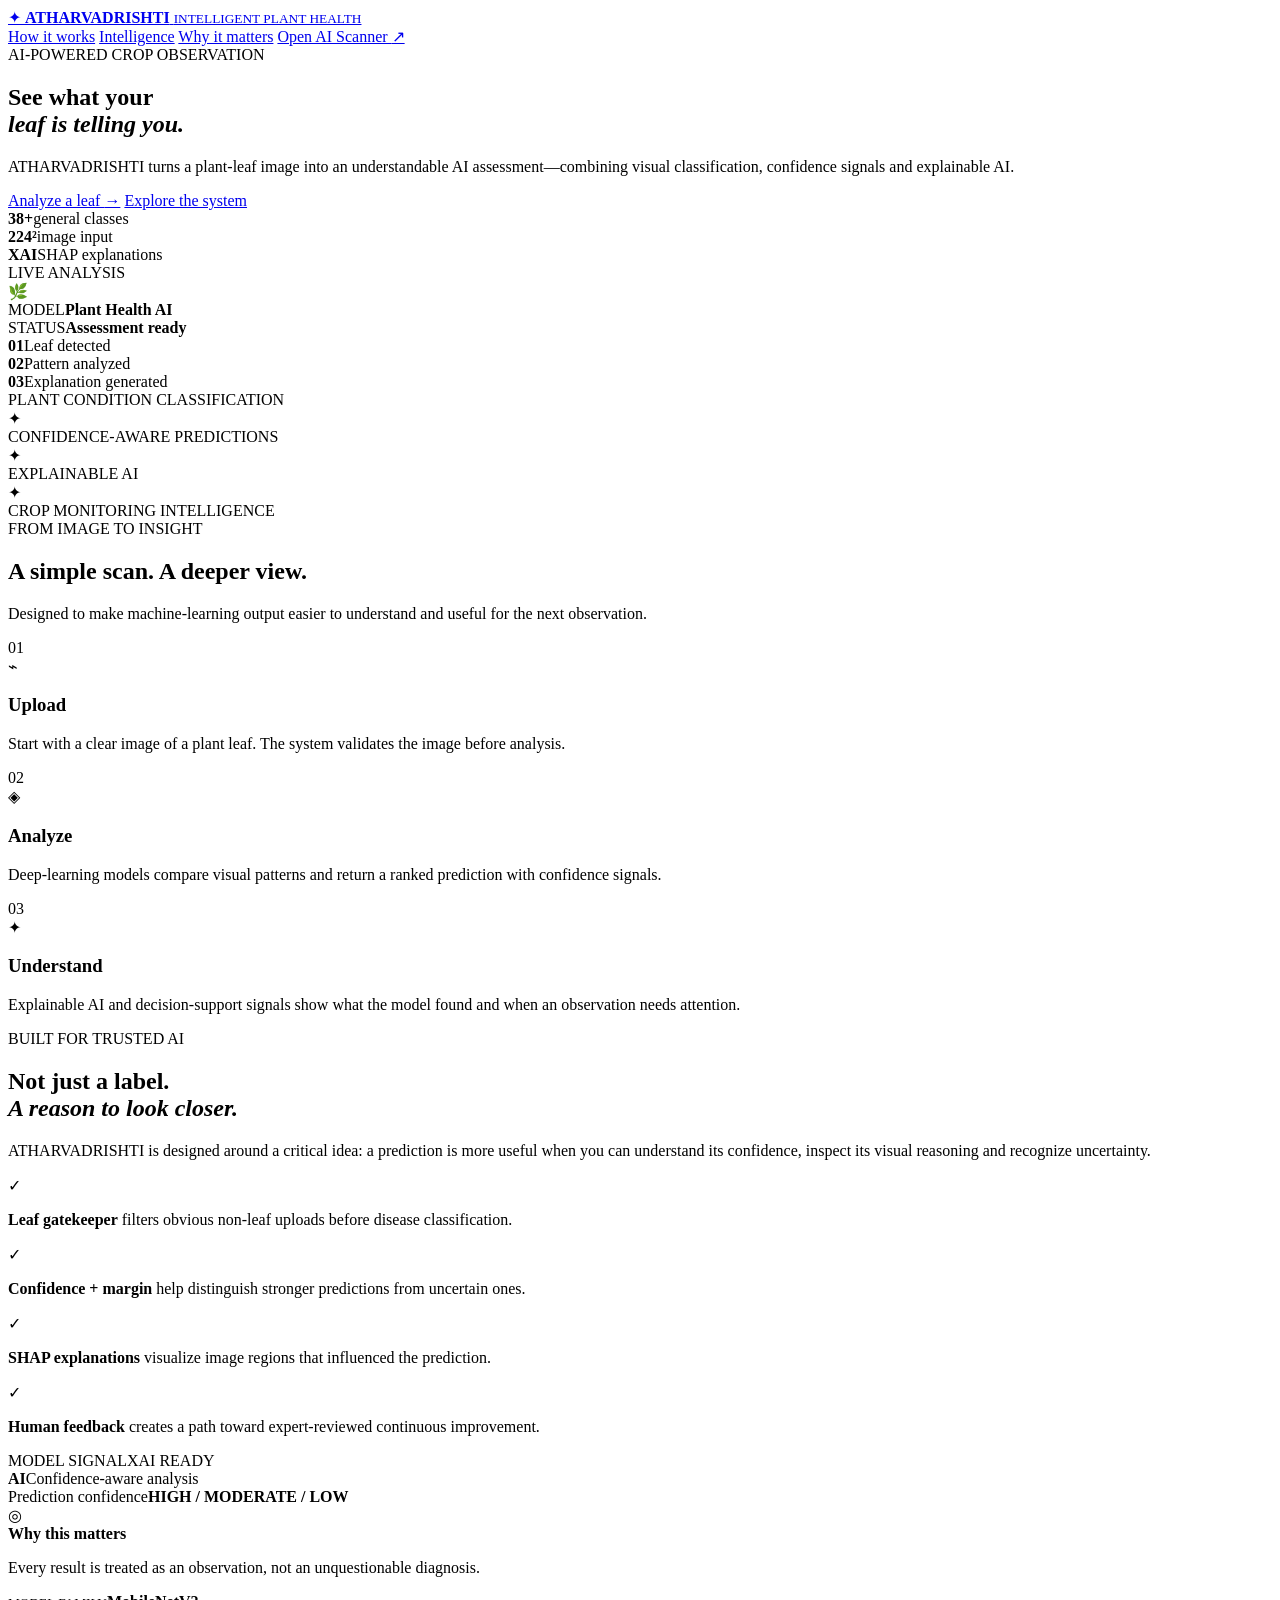
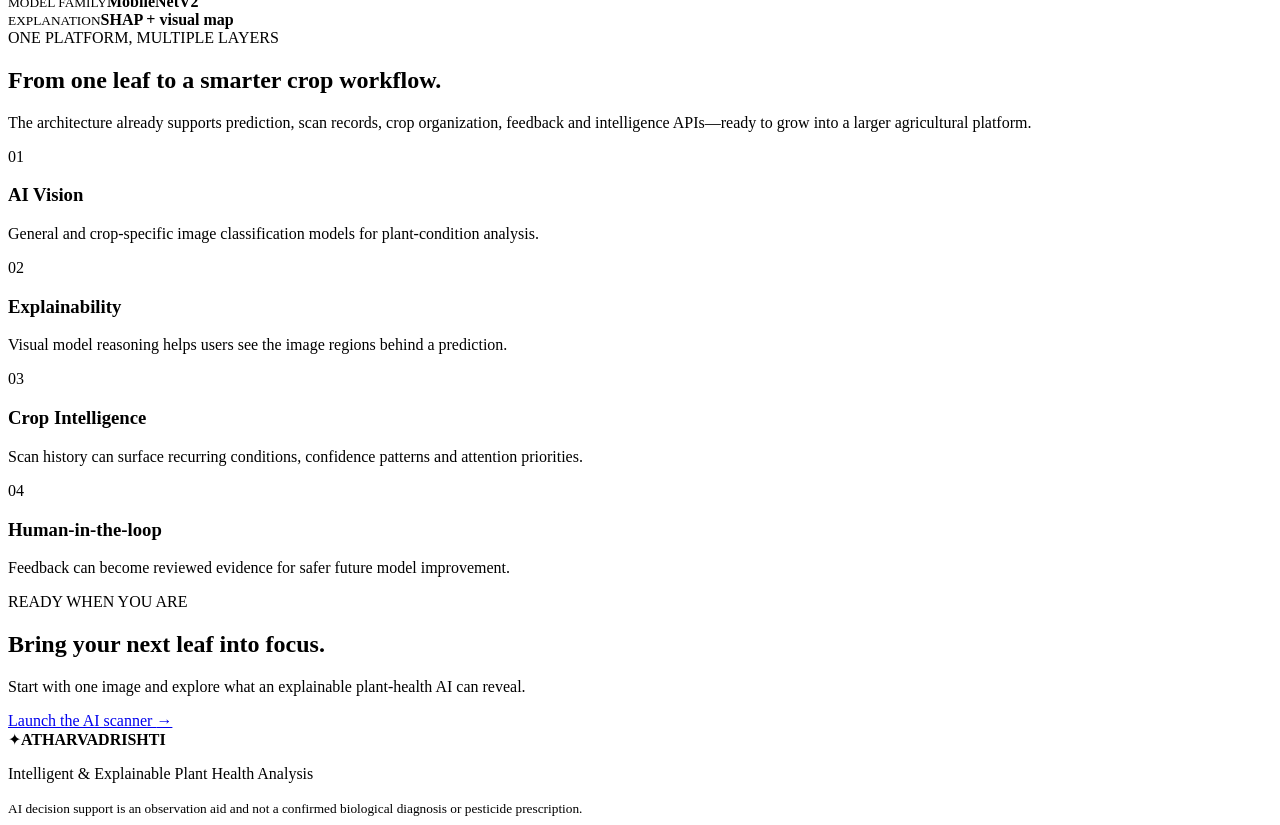
==== templates/landing.html @ ce73ebdf "Landing: add ATHARVADRISHTI product landing page" ====
<!DOCTYPE html>
<html lang="en">
<head>
    <meta charset="UTF-8">
    <meta name="viewport" content="width=device-width, initial-scale=1.0">
    <meta name="description" content="ATHARVADRISHTI — intelligent and explainable plant health analysis with AI.">
    <title>ATHARVADRISHTI | Intelligent Plant Health Analysis</title>
    <link rel="stylesheet" href="{{ url_for('static', filename='landing.css') }}">
</head>
<body>
    <header class="site-header">
        <a class="brand" href="/landing" aria-label="ATHARVADRISHTI home">
            <span class="brand-mark">✦</span>
            <span>
                <strong>ATHARVADRISHTI</strong>
                <small>INTELLIGENT PLANT HEALTH</small>
            </span>
        </a>
        <nav class="nav" aria-label="Main navigation">
            <a href="#how-it-works">How it works</a>
            <a href="#intelligence">Intelligence</a>
            <a href="#trust">Why it matters</a>
            <a class="nav-cta" href="/">Open AI Scanner <span>↗</span></a>
        </nav>
    </header>

    <main>
        <section class="hero" id="home">
            <div class="hero-copy">
                <div class="eyebrow"><span class="pulse"></span> AI-POWERED CROP OBSERVATION</div>
                <h1>See what your<br><em>leaf is telling you.</em></h1>
                <p class="hero-lead">ATHARVADRISHTI turns a plant-leaf image into an understandable AI assessment—combining visual classification, confidence signals and explainable AI.</p>
                <div class="hero-actions">
                    <a class="primary-btn" href="/">Analyze a leaf <span>→</span></a>
                    <a class="secondary-btn" href="#how-it-works">Explore the system</a>
                </div>
                <div class="hero-proof">
                    <div><strong>38+</strong><span>general classes</span></div>
                    <div><strong>224²</strong><span>image input</span></div>
                    <div><strong>XAI</strong><span>SHAP explanations</span></div>
                </div>
            </div>

            <div class="hero-art" aria-label="Illustration of AI analyzing a plant leaf">
                <div class="orb orb-a"></div>
                <div class="orb orb-b"></div>
                <div class="scan-grid"></div>
                <div class="leaf-card">
                    <div class="leaf-card-top"><span>LIVE ANALYSIS</span><span class="live-dot"></span></div>
                    <div class="leaf-shape">🌿</div>
                    <div class="signal-line"><span></span><span></span><span></span><span></span><span></span></div>
                    <div class="analysis-readout">
                        <div><span>MODEL</span><strong>Plant Health AI</strong></div>
                        <div><span>STATUS</span><strong class="safe">Assessment ready</strong></div>
                    </div>
                </div>
                <div class="float-chip chip-one"><b>01</b><span>Leaf detected</span></div>
                <div class="float-chip chip-two"><b>02</b><span>Pattern analyzed</span></div>
                <div class="float-chip chip-three"><b>03</b><span>Explanation generated</span></div>
            </div>
        </section>

        <section class="marquee" aria-label="Capabilities">
            <div>PLANT CONDITION CLASSIFICATION</div><span>✦</span><div>CONFIDENCE-AWARE PREDICTIONS</div><span>✦</span><div>EXPLAINABLE AI</div><span>✦</span><div>CROP MONITORING INTELLIGENCE</div>
        </section>

        <section class="section" id="how-it-works">
            <div class="section-heading">
                <div class="eyebrow">FROM IMAGE TO INSIGHT</div>
                <h2>A simple scan. A deeper view.</h2>
                <p>Designed to make machine-learning output easier to understand and useful for the next observation.</p>
            </div>
            <div class="steps">
                <article class="step-card">
                    <span class="step-num">01</span>
                    <div class="step-icon">⌁</div>
                    <h3>Upload</h3>
                    <p>Start with a clear image of a plant leaf. The system validates the image before analysis.</p>
                </article>
                <article class="step-card featured">
                    <span class="step-num">02</span>
                    <div class="step-icon">◈</div>
                    <h3>Analyze</h3>
                    <p>Deep-learning models compare visual patterns and return a ranked prediction with confidence signals.</p>
                </article>
                <article class="step-card">
                    <span class="step-num">03</span>
                    <div class="step-icon">✦</div>
                    <h3>Understand</h3>
                    <p>Explainable AI and decision-support signals show what the model found and when an observation needs attention.</p>
                </article>
            </div>
        </section>

        <section class="intelligence" id="intelligence">
            <div class="intelligence-copy">
                <div class="eyebrow">BUILT FOR TRUSTED AI</div>
                <h2>Not just a label.<br><em>A reason to look closer.</em></h2>
                <p>ATHARVADRISHTI is designed around a critical idea: a prediction is more useful when you can understand its confidence, inspect its visual reasoning and recognize uncertainty.</p>
                <div class="feature-list">
                    <div><span>✓</span><p><strong>Leaf gatekeeper</strong> filters obvious non-leaf uploads before disease classification.</p></div>
                    <div><span>✓</span><p><strong>Confidence + margin</strong> help distinguish stronger predictions from uncertain ones.</p></div>
                    <div><span>✓</span><p><strong>SHAP explanations</strong> visualize image regions that influenced the prediction.</p></div>
                    <div><span>✓</span><p><strong>Human feedback</strong> creates a path toward expert-reviewed continuous improvement.</p></div>
                </div>
            </div>
            <div class="confidence-panel">
                <div class="panel-head"><span>MODEL SIGNAL</span><span class="status-pill">XAI READY</span></div>
                <div class="confidence-score"><strong>AI</strong><span>Confidence-aware analysis</span></div>
                <div class="meter-label"><span>Prediction confidence</span><b>HIGH / MODERATE / LOW</b></div>
                <div class="meter"><i></i></div>
                <div class="reason-box">
                    <span class="reason-icon">◎</span>
                    <div><strong>Why this matters</strong><p>Every result is treated as an observation, not an unquestionable diagnosis.</p></div>
                </div>
                <div class="mini-grid"><div><small>MODEL FAMILY</small><b>MobileNetV2</b></div><div><small>EXPLANATION</small><b>SHAP + visual map</b></div></div>
            </div>
        </section>

        <section class="section dark-section" id="trust">
            <div class="section-heading light">
                <div class="eyebrow">ONE PLATFORM, MULTIPLE LAYERS</div>
                <h2>From one leaf to a smarter crop workflow.</h2>
                <p>The architecture already supports prediction, scan records, crop organization, feedback and intelligence APIs—ready to grow into a larger agricultural platform.</p>
            </div>
            <div class="capability-grid">
                <article><span class="cap-no">01</span><h3>AI Vision</h3><p>General and crop-specific image classification models for plant-condition analysis.</p></article>
                <article><span class="cap-no">02</span><h3>Explainability</h3><p>Visual model reasoning helps users see the image regions behind a prediction.</p></article>
                <article><span class="cap-no">03</span><h3>Crop Intelligence</h3><p>Scan history can surface recurring conditions, confidence patterns and attention priorities.</p></article>
                <article><span class="cap-no">04</span><h3>Human-in-the-loop</h3><p>Feedback can become reviewed evidence for safer future model improvement.</p></article>
            </div>
        </section>

        <section class="cta-section">
            <div>
                <div class="eyebrow">READY WHEN YOU ARE</div>
                <h2>Bring your next leaf into focus.</h2>
                <p>Start with one image and explore what an explainable plant-health AI can reveal.</p>
            </div>
            <a class="primary-btn" href="/">Launch the AI scanner <span>→</span></a>
        </section>
    </main>

    <footer class="footer">
        <div class="footer-brand"><span class="brand-mark">✦</span><strong>ATHARVADRISHTI</strong></div>
        <p>Intelligent &amp; Explainable Plant Health Analysis</p>
        <small>AI decision support is an observation aid and not a confirmed biological diagnosis or pesticide prescription.</small>
    </footer>
</body>
</html>
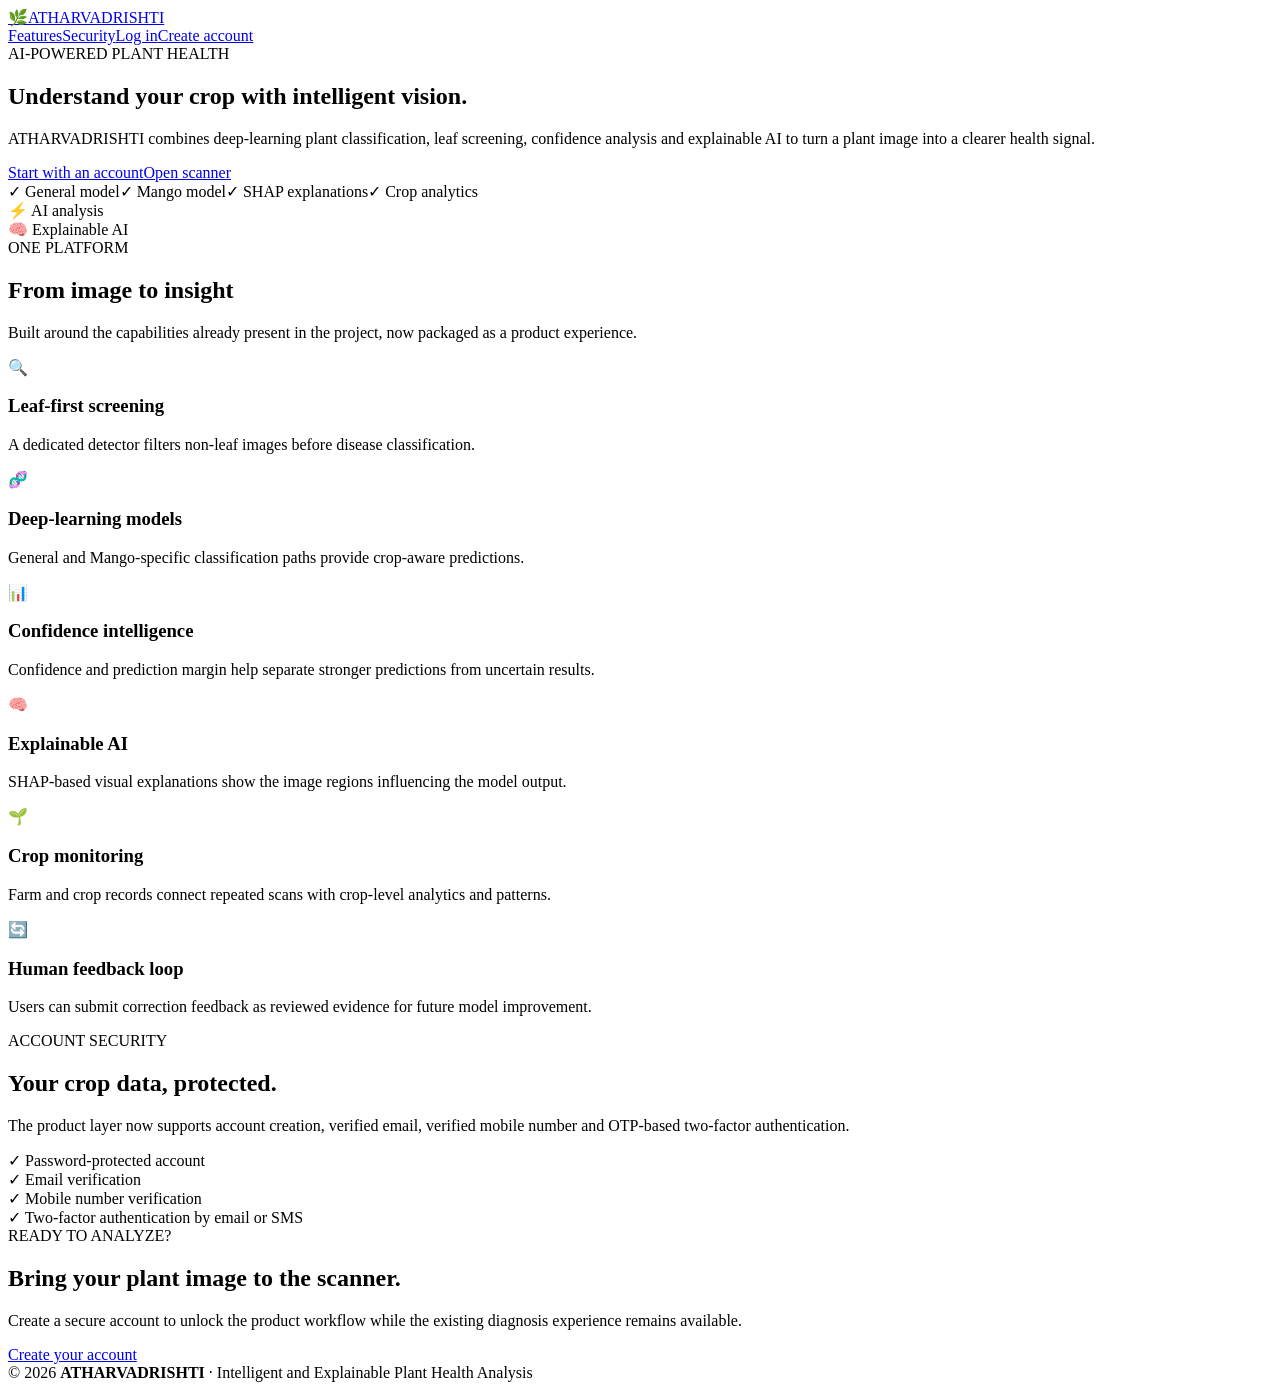
==== commit 5174a70b: "Phase 11: redesign landing page for product authentication" ====
--- a/templates/landing.html
+++ b/templates/landing.html
@@ -1,150 +1,11 @@
 <!DOCTYPE html>
-<html lang="en">
-<head>
-    <meta charset="UTF-8">
-    <meta name="viewport" content="width=device-width, initial-scale=1.0">
-    <meta name="description" content="ATHARVADRISHTI — intelligent and explainable plant health analysis with AI.">
-    <title>ATHARVADRISHTI | Intelligent Plant Health Analysis</title>
-    <link rel="stylesheet" href="{{ url_for('static', filename='landing.css') }}">
-</head>
+<html lang="en"><head><meta charset="UTF-8"><meta name="viewport" content="width=device-width,initial-scale=1"><title>ATHARVADRISHTI | Intelligent Plant Health</title><link rel="stylesheet" href="{{ url_for('static', filename='product.css') }}"></head>
 <body>
-    <header class="site-header">
-        <a class="brand" href="/landing" aria-label="ATHARVADRISHTI home">
-            <span class="brand-mark">✦</span>
-            <span>
-                <strong>ATHARVADRISHTI</strong>
-                <small>INTELLIGENT PLANT HEALTH</small>
-            </span>
-        </a>
-        <nav class="nav" aria-label="Main navigation">
-            <a href="#how-it-works">How it works</a>
-            <a href="#intelligence">Intelligence</a>
-            <a href="#trust">Why it matters</a>
-            <a class="nav-cta" href="/">Open AI Scanner <span>↗</span></a>
-        </nav>
-    </header>
-
-    <main>
-        <section class="hero" id="home">
-            <div class="hero-copy">
-                <div class="eyebrow"><span class="pulse"></span> AI-POWERED CROP OBSERVATION</div>
-                <h1>See what your<br><em>leaf is telling you.</em></h1>
-                <p class="hero-lead">ATHARVADRISHTI turns a plant-leaf image into an understandable AI assessment—combining visual classification, confidence signals and explainable AI.</p>
-                <div class="hero-actions">
-                    <a class="primary-btn" href="/">Analyze a leaf <span>→</span></a>
-                    <a class="secondary-btn" href="#how-it-works">Explore the system</a>
-                </div>
-                <div class="hero-proof">
-                    <div><strong>38+</strong><span>general classes</span></div>
-                    <div><strong>224²</strong><span>image input</span></div>
-                    <div><strong>XAI</strong><span>SHAP explanations</span></div>
-                </div>
-            </div>
-
-            <div class="hero-art" aria-label="Illustration of AI analyzing a plant leaf">
-                <div class="orb orb-a"></div>
-                <div class="orb orb-b"></div>
-                <div class="scan-grid"></div>
-                <div class="leaf-card">
-                    <div class="leaf-card-top"><span>LIVE ANALYSIS</span><span class="live-dot"></span></div>
-                    <div class="leaf-shape">🌿</div>
-                    <div class="signal-line"><span></span><span></span><span></span><span></span><span></span></div>
-                    <div class="analysis-readout">
-                        <div><span>MODEL</span><strong>Plant Health AI</strong></div>
-                        <div><span>STATUS</span><strong class="safe">Assessment ready</strong></div>
-                    </div>
-                </div>
-                <div class="float-chip chip-one"><b>01</b><span>Leaf detected</span></div>
-                <div class="float-chip chip-two"><b>02</b><span>Pattern analyzed</span></div>
-                <div class="float-chip chip-three"><b>03</b><span>Explanation generated</span></div>
-            </div>
-        </section>
-
-        <section class="marquee" aria-label="Capabilities">
-            <div>PLANT CONDITION CLASSIFICATION</div><span>✦</span><div>CONFIDENCE-AWARE PREDICTIONS</div><span>✦</span><div>EXPLAINABLE AI</div><span>✦</span><div>CROP MONITORING INTELLIGENCE</div>
-        </section>
-
-        <section class="section" id="how-it-works">
-            <div class="section-heading">
-                <div class="eyebrow">FROM IMAGE TO INSIGHT</div>
-                <h2>A simple scan. A deeper view.</h2>
-                <p>Designed to make machine-learning output easier to understand and useful for the next observation.</p>
-            </div>
-            <div class="steps">
-                <article class="step-card">
-                    <span class="step-num">01</span>
-                    <div class="step-icon">⌁</div>
-                    <h3>Upload</h3>
-                    <p>Start with a clear image of a plant leaf. The system validates the image before analysis.</p>
-                </article>
-                <article class="step-card featured">
-                    <span class="step-num">02</span>
-                    <div class="step-icon">◈</div>
-                    <h3>Analyze</h3>
-                    <p>Deep-learning models compare visual patterns and return a ranked prediction with confidence signals.</p>
-                </article>
-                <article class="step-card">
-                    <span class="step-num">03</span>
-                    <div class="step-icon">✦</div>
-                    <h3>Understand</h3>
-                    <p>Explainable AI and decision-support signals show what the model found and when an observation needs attention.</p>
-                </article>
-            </div>
-        </section>
-
-        <section class="intelligence" id="intelligence">
-            <div class="intelligence-copy">
-                <div class="eyebrow">BUILT FOR TRUSTED AI</div>
-                <h2>Not just a label.<br><em>A reason to look closer.</em></h2>
-                <p>ATHARVADRISHTI is designed around a critical idea: a prediction is more useful when you can understand its confidence, inspect its visual reasoning and recognize uncertainty.</p>
-                <div class="feature-list">
-                    <div><span>✓</span><p><strong>Leaf gatekeeper</strong> filters obvious non-leaf uploads before disease classification.</p></div>
-                    <div><span>✓</span><p><strong>Confidence + margin</strong> help distinguish stronger predictions from uncertain ones.</p></div>
-                    <div><span>✓</span><p><strong>SHAP explanations</strong> visualize image regions that influenced the prediction.</p></div>
-                    <div><span>✓</span><p><strong>Human feedback</strong> creates a path toward expert-reviewed continuous improvement.</p></div>
-                </div>
-            </div>
-            <div class="confidence-panel">
-                <div class="panel-head"><span>MODEL SIGNAL</span><span class="status-pill">XAI READY</span></div>
-                <div class="confidence-score"><strong>AI</strong><span>Confidence-aware analysis</span></div>
-                <div class="meter-label"><span>Prediction confidence</span><b>HIGH / MODERATE / LOW</b></div>
-                <div class="meter"><i></i></div>
-                <div class="reason-box">
-                    <span class="reason-icon">◎</span>
-                    <div><strong>Why this matters</strong><p>Every result is treated as an observation, not an unquestionable diagnosis.</p></div>
-                </div>
-                <div class="mini-grid"><div><small>MODEL FAMILY</small><b>MobileNetV2</b></div><div><small>EXPLANATION</small><b>SHAP + visual map</b></div></div>
-            </div>
-        </section>
-
-        <section class="section dark-section" id="trust">
-            <div class="section-heading light">
-                <div class="eyebrow">ONE PLATFORM, MULTIPLE LAYERS</div>
-                <h2>From one leaf to a smarter crop workflow.</h2>
-                <p>The architecture already supports prediction, scan records, crop organization, feedback and intelligence APIs—ready to grow into a larger agricultural platform.</p>
-            </div>
-            <div class="capability-grid">
-                <article><span class="cap-no">01</span><h3>AI Vision</h3><p>General and crop-specific image classification models for plant-condition analysis.</p></article>
-                <article><span class="cap-no">02</span><h3>Explainability</h3><p>Visual model reasoning helps users see the image regions behind a prediction.</p></article>
-                <article><span class="cap-no">03</span><h3>Crop Intelligence</h3><p>Scan history can surface recurring conditions, confidence patterns and attention priorities.</p></article>
-                <article><span class="cap-no">04</span><h3>Human-in-the-loop</h3><p>Feedback can become reviewed evidence for safer future model improvement.</p></article>
-            </div>
-        </section>
-
-        <section class="cta-section">
-            <div>
-                <div class="eyebrow">READY WHEN YOU ARE</div>
-                <h2>Bring your next leaf into focus.</h2>
-                <p>Start with one image and explore what an explainable plant-health AI can reveal.</p>
-            </div>
-            <a class="primary-btn" href="/">Launch the AI scanner <span>→</span></a>
-        </section>
-    </main>
-
-    <footer class="footer">
-        <div class="footer-brand"><span class="brand-mark">✦</span><strong>ATHARVADRISHTI</strong></div>
-        <p>Intelligent &amp; Explainable Plant Health Analysis</p>
-        <small>AI decision support is an observation aid and not a confirmed biological diagnosis or pesticide prescription.</small>
-    </footer>
-</body>
-</html>
+<nav class="nav"><div class="shell nav-inner"><a class="brand" href="/landing"><span class="brand-mark">🌿</span>ATHARVADRISHTI</a><div class="nav-actions"><a class="link nav-links-hide" href="#features">Features</a><a class="link nav-links-hide" href="#security">Security</a><a class="btn btn-soft" href="/login">Log in</a><a class="btn btn-primary" href="/signup">Create account</a></div></div></nav>
+<main>
+<section class="hero shell"><div><span class="eyebrow">AI-POWERED PLANT HEALTH</span><h1>Understand your crop with <span>intelligent vision.</span></h1><p>ATHARVADRISHTI combines deep-learning plant classification, leaf screening, confidence analysis and explainable AI to turn a plant image into a clearer health signal.</p><div class="hero-ctas"><a class="btn btn-primary" href="/signup">Start with an account</a><a class="btn btn-soft" href="/">Open scanner</a></div><div class="mini-proof"><span class="pill">✓ General model</span><span class="pill">✓ Mango model</span><span class="pill">✓ SHAP explanations</span><span class="pill">✓ Crop analytics</span></div></div><div class="hero-card"><div class="scan-ring"></div><div class="float a">⚡ AI analysis</div><div class="leaf"></div><div class="float b">🧠 Explainable AI</div></div></section>
+<section class="section shell" id="features"><div class="section-head"><span class="eyebrow">ONE PLATFORM</span><h2>From image to insight</h2><p>Built around the capabilities already present in the project, now packaged as a product experience.</p></div><div class="grid"><article class="feature"><div class="icon">🔍</div><h3>Leaf-first screening</h3><p>A dedicated detector filters non-leaf images before disease classification.</p></article><article class="feature"><div class="icon">🧬</div><h3>Deep-learning models</h3><p>General and Mango-specific classification paths provide crop-aware predictions.</p></article><article class="feature"><div class="icon">📊</div><h3>Confidence intelligence</h3><p>Confidence and prediction margin help separate stronger predictions from uncertain results.</p></article><article class="feature"><div class="icon">🧠</div><h3>Explainable AI</h3><p>SHAP-based visual explanations show the image regions influencing the model output.</p></article><article class="feature"><div class="icon">🌱</div><h3>Crop monitoring</h3><p>Farm and crop records connect repeated scans with crop-level analytics and patterns.</p></article><article class="feature"><div class="icon">🔄</div><h3>Human feedback loop</h3><p>Users can submit correction feedback as reviewed evidence for future model improvement.</p></article></div></section>
+<section class="section shell" id="security"><div class="security"><div><span class="eyebrow">ACCOUNT SECURITY</span><h2>Your crop data, protected.</h2><p>The product layer now supports account creation, verified email, verified mobile number and OTP-based two-factor authentication.</p></div><div class="checks"><div class="check">✓ Password-protected account</div><div class="check">✓ Email verification</div><div class="check">✓ Mobile number verification</div><div class="check">✓ Two-factor authentication by email or SMS</div></div></div></section>
+<section class="cta shell"><div class="cta-box"><span class="eyebrow">READY TO ANALYZE?</span><h2>Bring your plant image to the scanner.</h2><p>Create a secure account to unlock the product workflow while the existing diagnosis experience remains available.</p><a class="btn btn-primary" href="/signup">Create your account</a></div></section>
+</main><footer class="footer"><div class="shell">© 2026 <strong>ATHARVADRISHTI</strong> · Intelligent and Explainable Plant Health Analysis</div></footer>
+</body></html>
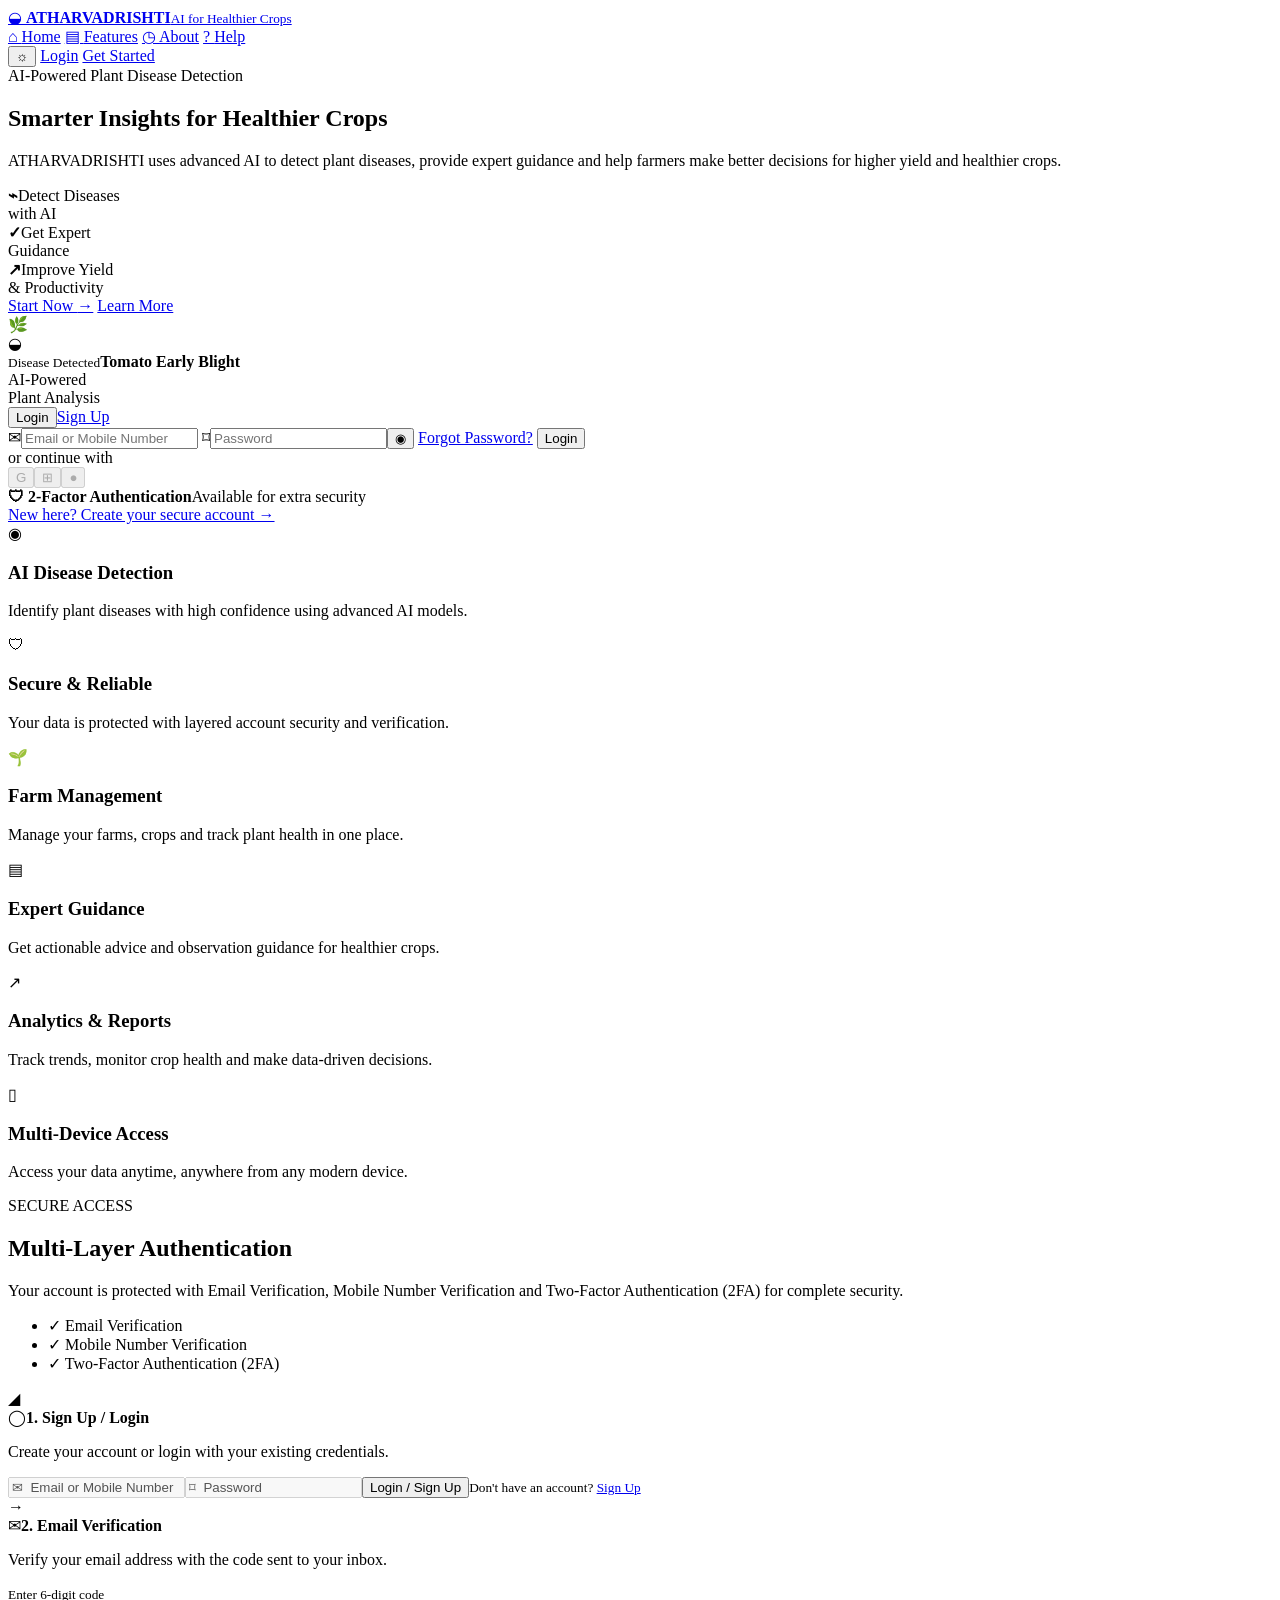
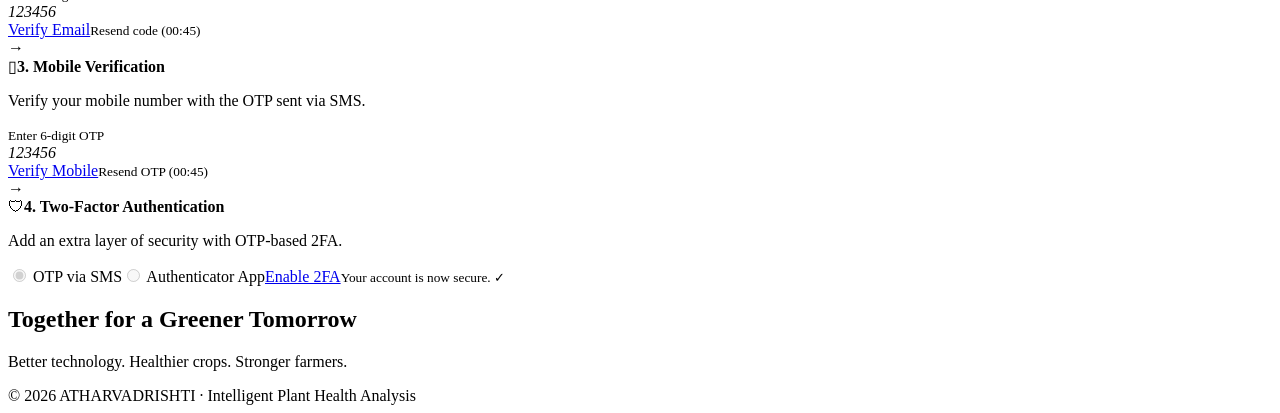
==== commit b17369b9: "Phase 11: make landing page match approved design reference" ====
--- a/templates/landing.html
+++ b/templates/landing.html
@@ -1,11 +1,116 @@
 <!DOCTYPE html>
-<html lang="en"><head><meta charset="UTF-8"><meta name="viewport" content="width=device-width,initial-scale=1"><title>ATHARVADRISHTI | Intelligent Plant Health</title><link rel="stylesheet" href="{{ url_for('static', filename='product.css') }}"></head>
+<html lang="en">
+<head>
+    <meta charset="UTF-8">
+    <meta name="viewport" content="width=device-width, initial-scale=1.0">
+    <meta name="description" content="ATHARVADRISHTI — AI-powered plant disease detection, crop intelligence and secure farmer workflows.">
+    <title>ATHARVADRISHTI | Smarter Insights for Healthier Crops</title>
+    <link rel="stylesheet" href="{{ url_for('static', filename='landing.css') }}">
+</head>
 <body>
-<nav class="nav"><div class="shell nav-inner"><a class="brand" href="/landing"><span class="brand-mark">🌿</span>ATHARVADRISHTI</a><div class="nav-actions"><a class="link nav-links-hide" href="#features">Features</a><a class="link nav-links-hide" href="#security">Security</a><a class="btn btn-soft" href="/login">Log in</a><a class="btn btn-primary" href="/signup">Create account</a></div></div></nav>
+<header class="topbar">
+    <a class="brand" href="/landing">
+        <span class="brand-leaf">◒</span>
+        <span><strong>ATHARVADRISHTI</strong><small>AI for Healthier Crops</small></span>
+    </a>
+    <nav class="topnav" aria-label="Primary navigation">
+        <a class="active" href="/landing">⌂ <span>Home</span></a>
+        <a href="#features">▤ <span>Features</span></a>
+        <a href="#about">◷ <span>About</span></a>
+        <a href="#help">? <span>Help</span></a>
+    </nav>
+    <div class="top-actions">
+        <button class="icon-btn" type="button" id="themeBtn" aria-label="Toggle theme">☼</button>
+        <a class="outline-btn" href="/login">Login</a>
+        <a class="solid-btn" href="/signup">Get Started</a>
+    </div>
+</header>
+
 <main>
-<section class="hero shell"><div><span class="eyebrow">AI-POWERED PLANT HEALTH</span><h1>Understand your crop with <span>intelligent vision.</span></h1><p>ATHARVADRISHTI combines deep-learning plant classification, leaf screening, confidence analysis and explainable AI to turn a plant image into a clearer health signal.</p><div class="hero-ctas"><a class="btn btn-primary" href="/signup">Start with an account</a><a class="btn btn-soft" href="/">Open scanner</a></div><div class="mini-proof"><span class="pill">✓ General model</span><span class="pill">✓ Mango model</span><span class="pill">✓ SHAP explanations</span><span class="pill">✓ Crop analytics</span></div></div><div class="hero-card"><div class="scan-ring"></div><div class="float a">⚡ AI analysis</div><div class="leaf"></div><div class="float b">🧠 Explainable AI</div></div></section>
-<section class="section shell" id="features"><div class="section-head"><span class="eyebrow">ONE PLATFORM</span><h2>From image to insight</h2><p>Built around the capabilities already present in the project, now packaged as a product experience.</p></div><div class="grid"><article class="feature"><div class="icon">🔍</div><h3>Leaf-first screening</h3><p>A dedicated detector filters non-leaf images before disease classification.</p></article><article class="feature"><div class="icon">🧬</div><h3>Deep-learning models</h3><p>General and Mango-specific classification paths provide crop-aware predictions.</p></article><article class="feature"><div class="icon">📊</div><h3>Confidence intelligence</h3><p>Confidence and prediction margin help separate stronger predictions from uncertain results.</p></article><article class="feature"><div class="icon">🧠</div><h3>Explainable AI</h3><p>SHAP-based visual explanations show the image regions influencing the model output.</p></article><article class="feature"><div class="icon">🌱</div><h3>Crop monitoring</h3><p>Farm and crop records connect repeated scans with crop-level analytics and patterns.</p></article><article class="feature"><div class="icon">🔄</div><h3>Human feedback loop</h3><p>Users can submit correction feedback as reviewed evidence for future model improvement.</p></article></div></section>
-<section class="section shell" id="security"><div class="security"><div><span class="eyebrow">ACCOUNT SECURITY</span><h2>Your crop data, protected.</h2><p>The product layer now supports account creation, verified email, verified mobile number and OTP-based two-factor authentication.</p></div><div class="checks"><div class="check">✓ Password-protected account</div><div class="check">✓ Email verification</div><div class="check">✓ Mobile number verification</div><div class="check">✓ Two-factor authentication by email or SMS</div></div></div></section>
-<section class="cta shell"><div class="cta-box"><span class="eyebrow">READY TO ANALYZE?</span><h2>Bring your plant image to the scanner.</h2><p>Create a secure account to unlock the product workflow while the existing diagnosis experience remains available.</p><a class="btn btn-primary" href="/signup">Create your account</a></div></section>
-</main><footer class="footer"><div class="shell">© 2026 <strong>ATHARVADRISHTI</strong> · Intelligent and Explainable Plant Health Analysis</div></footer>
-</body></html>
+<section class="hero" id="about">
+    <div class="hero-copy">
+        <div class="hero-badge">AI-Powered Plant Disease Detection</div>
+        <h1>Smarter Insights for <span>Healthier Crops</span></h1>
+        <p>ATHARVADRISHTI uses advanced AI to detect plant diseases, provide expert guidance and help farmers make better decisions for higher yield and healthier crops.</p>
+        <div class="hero-mini-features">
+            <div><b>⌁</b><span>Detect Diseases<br>with AI</span></div><i></i>
+            <div><b>✓</b><span>Get Expert<br>Guidance</span></div><i></i>
+            <div><b>↗</b><span>Improve Yield<br>&amp; Productivity</span></div>
+        </div>
+        <div class="hero-buttons">
+            <a class="solid-btn big" href="/">Start Now <span>→</span></a>
+            <a class="outline-btn big" href="#features">Learn More</a>
+        </div>
+    </div>
+
+    <div class="hero-scene" aria-label="AI plant analysis visualization">
+        <div class="field-blur"></div>
+        <div class="phone">
+            <div class="phone-notch"></div>
+            <div class="leaf-photo">
+                <div class="scan-corner tl"></div><div class="scan-corner tr"></div><div class="scan-corner bl"></div><div class="scan-corner br"></div>
+                <div class="leaf-real">🌿</div>
+                <div class="disease-chip"><span>◒</span><div><small>Disease Detected</small><strong>Tomato Early Blight</strong></div></div>
+            </div>
+        </div>
+        <div class="field-label">AI-Powered<br>Plant Analysis</div>
+    </div>
+
+    <section class="login-card" aria-label="Login panel">
+        <div class="login-tabs"><button class="tab active" type="button">Login</button><a class="tab" href="/signup">Sign Up</a></div>
+        <div id="loginMessage" aria-live="polite"></div>
+        <form id="landingLoginForm">
+            <label class="input-wrap"><span>✉</span><input id="landingEmail" type="email" placeholder="Email or Mobile Number" autocomplete="username" required></label>
+            <label class="input-wrap"><span>⌑</span><input id="landingPassword" type="password" placeholder="Password" autocomplete="current-password" required><button class="eye" id="showPass" type="button">◉</button></label>
+            <a class="forgot" href="/login">Forgot Password?</a>
+            <button class="login-submit" type="submit">Login</button>
+        </form>
+        <div class="or"><span></span>or continue with<span></span></div>
+        <div class="social-row"><button type="button" class="social" disabled>G</button><button type="button" class="social" disabled>⊞</button><button type="button" class="social" disabled>●</button></div>
+        <div class="security-note"><strong>🛡 2-Factor Authentication</strong><span>Available for extra security</span></div>
+        <a class="join-note" href="/signup">New here? Create your secure account →</a>
+    </section>
+</section>
+
+<section class="feature-strip" id="features">
+    <article><div class="feature-symbol">◉</div><h3>AI Disease Detection</h3><p>Identify plant diseases with high confidence using advanced AI models.</p></article>
+    <article><div class="feature-symbol">🛡</div><h3>Secure &amp; Reliable</h3><p>Your data is protected with layered account security and verification.</p></article>
+    <article><div class="feature-symbol">🌱</div><h3>Farm Management</h3><p>Manage your farms, crops and track plant health in one place.</p></article>
+    <article><div class="feature-symbol">▤</div><h3>Expert Guidance</h3><p>Get actionable advice and observation guidance for healthier crops.</p></article>
+    <article><div class="feature-symbol">↗</div><h3>Analytics &amp; Reports</h3><p>Track trends, monitor crop health and make data-driven decisions.</p></article>
+    <article><div class="feature-symbol">▯</div><h3>Multi-Device Access</h3><p>Access your data anytime, anywhere from any modern device.</p></article>
+</section>
+
+<section class="secure-section" id="help">
+    <div class="secure-copy">
+        <div class="section-kicker">SECURE ACCESS</div>
+        <h2>Multi-Layer Authentication</h2>
+        <p>Your account is protected with Email Verification, Mobile Number Verification and Two-Factor Authentication (2FA) for complete security.</p>
+        <ul><li>✓ <span>Email Verification</span></li><li>✓ <span>Mobile Number Verification</span></li><li>✓ <span>Two-Factor Authentication (2FA)</span></li></ul>
+        <div class="soft-plant">◢</div>
+    </div>
+    <div class="auth-steps">
+        <article class="auth-step"><div class="step-head"><span>◯</span><strong>1. Sign Up / Login</strong></div><p>Create your account or login with your existing credentials.</p><input disabled value="✉  Email or Mobile Number"><input disabled value="⌑  Password"><button class="step-btn" type="button">Login / Sign Up</button><small>Don't have an account? <a href="/signup">Sign Up</a></small></article>
+        <div class="arrow">→</div>
+        <article class="auth-step"><div class="step-head"><span>✉</span><strong>2. Email Verification</strong></div><p>Verify your email address with the code sent to your inbox.</p><small>Enter 6-digit code</small><div class="otp-boxes"><i>1</i><i>2</i><i>3</i><i>4</i><i>5</i><i>6</i></div><a class="step-btn" href="/verify">Verify Email</a><small>Resend code (00:45)</small></article>
+        <div class="arrow">→</div>
+        <article class="auth-step"><div class="step-head"><span>▯</span><strong>3. Mobile Verification</strong></div><p>Verify your mobile number with the OTP sent via SMS.</p><small>Enter 6-digit OTP</small><div class="otp-boxes"><i>1</i><i>2</i><i>3</i><i>4</i><i>5</i><i>6</i></div><a class="step-btn" href="/verify">Verify Mobile</a><small>Resend OTP (00:45)</small></article>
+        <div class="arrow">→</div>
+        <article class="auth-step"><div class="step-head"><span>🛡</span><strong>4. Two-Factor Authentication</strong></div><p>Add an extra layer of security with OTP-based 2FA.</p><label class="radio"><input type="radio" checked disabled> OTP via SMS</label><label class="radio"><input type="radio" disabled> Authenticator App</label><a class="step-btn" href="/two-factor">Enable 2FA</a><small>Your account is now secure. ✓</small></article>
+    </div>
+</section>
+
+<section class="green-footer-banner"><h2>Together for a Greener Tomorrow</h2><p>Better technology. Healthier crops. Stronger farmers.</p></section>
+</main>
+<footer class="site-footer">© 2026 ATHARVADRISHTI · Intelligent Plant Health Analysis</footer>
+
+<script>
+(function(){
+    document.getElementById('themeBtn').addEventListener('click',()=>document.body.classList.toggle('dark-mode'));
+    document.getElementById('showPass').addEventListener('click',()=>{const p=document.getElementById('landingPassword');p.type=p.type==='password'?'text':'password';});
+    const form=document.getElementById('landingLoginForm'),msg=document.getElementById('loginMessage');
+    form.addEventListener('submit',async(e)=>{e.preventDefault();msg.innerHTML='';try{const email=document.getElementById('landingEmail').value;const r=await fetch('/api/product-auth/login',{method:'POST',headers:{'Content-Type':'application/json'},body:JSON.stringify({email,password:document.getElementById('landingPassword').value})});const d=await r.json();if(!r.ok)throw new Error(d.error||'Login failed');if(d.two_factor_required){localStorage.setItem('loginEmail',email);localStorage.setItem('login2faChannel',d.channel);location.href='/two-factor?mode=login';return;}localStorage.setItem('accessToken',d.access_token);location.href='/';}catch(err){msg.innerHTML='<div class="login-error">'+err.message+'</div>';}});
+})();
+</script>
+</body>
+</html>
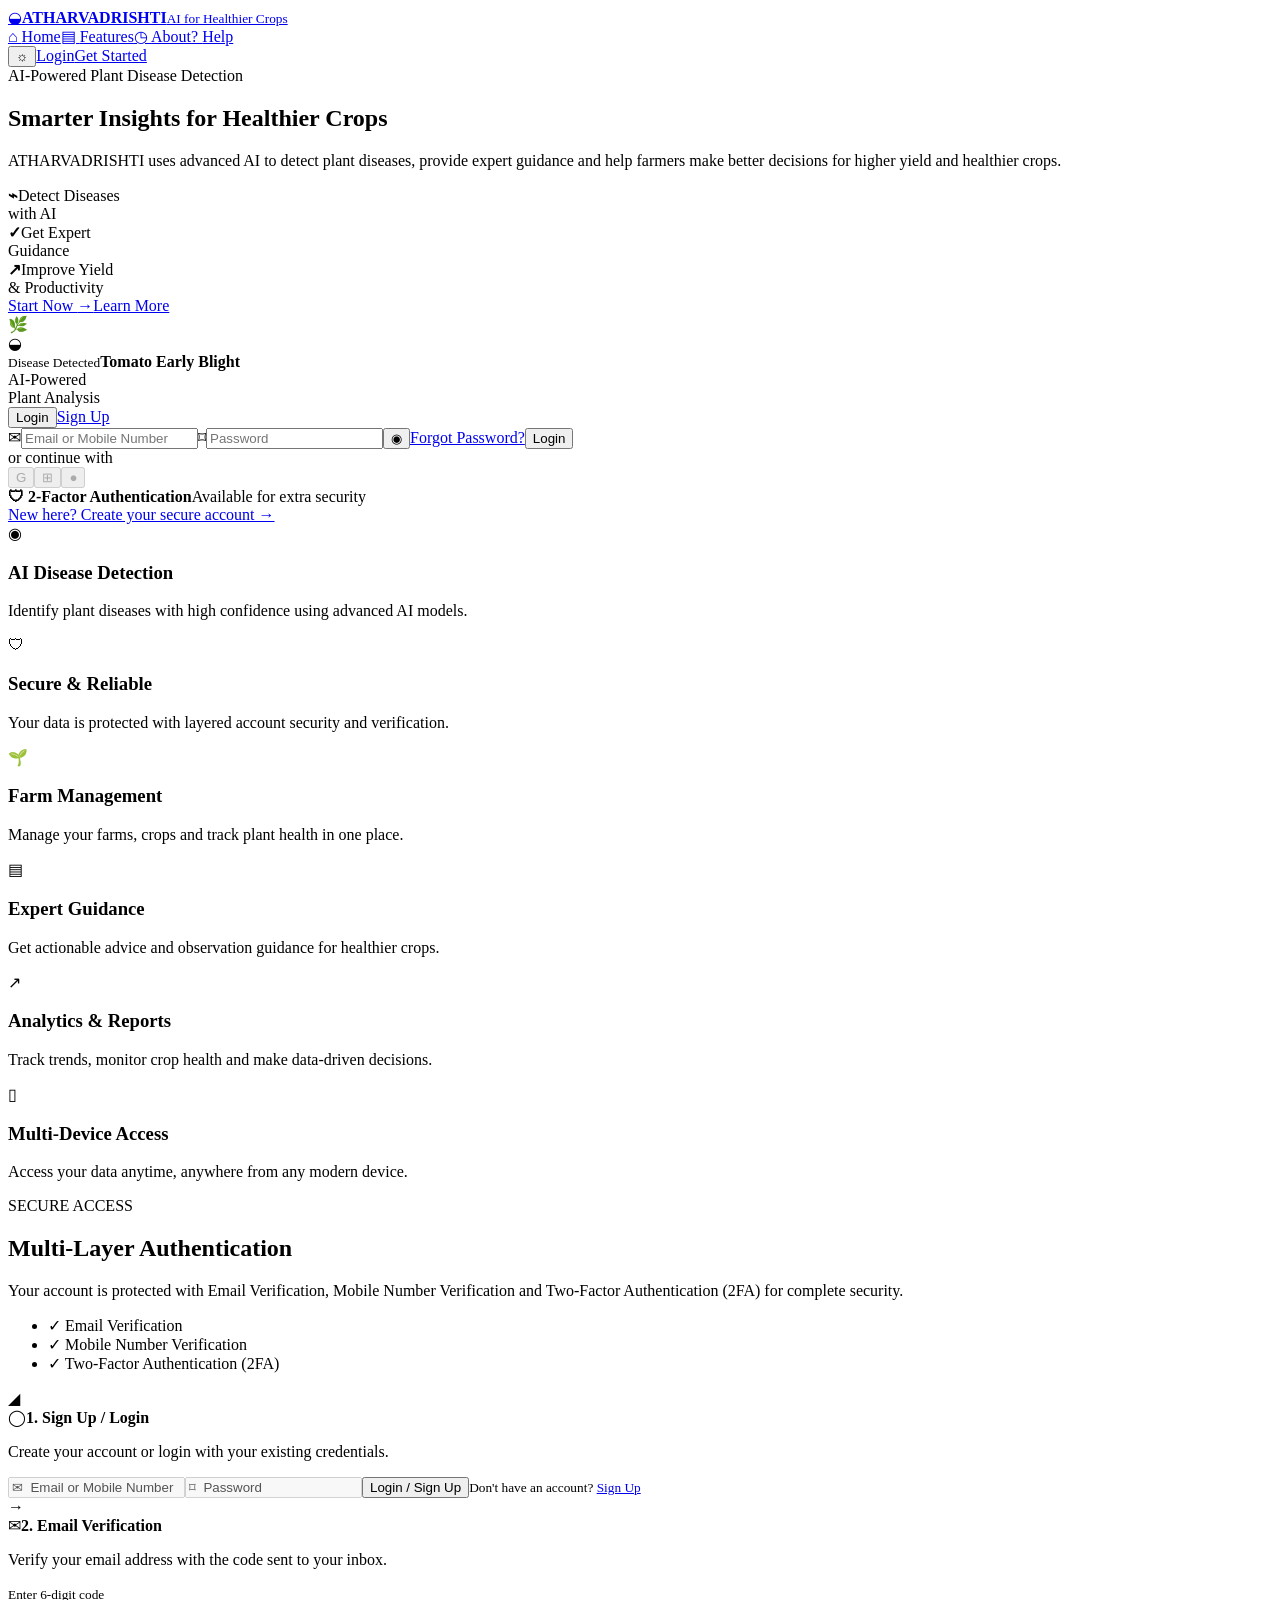
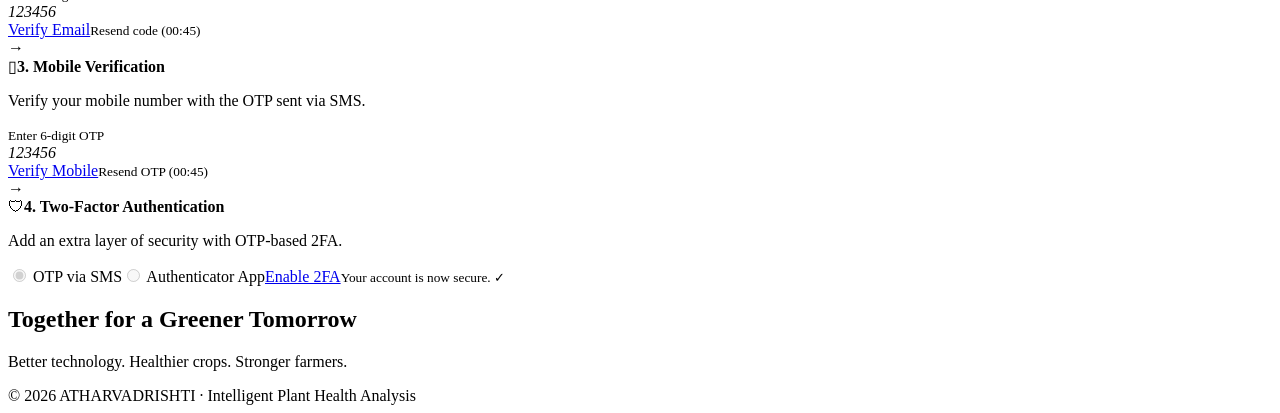
==== commit 122f80af: "Phase 11: make email-or-mobile login match landing reference" ====
--- a/templates/landing.html
+++ b/templates/landing.html
@@ -9,107 +9,37 @@
 </head>
 <body>
 <header class="topbar">
-    <a class="brand" href="/landing">
-        <span class="brand-leaf">◒</span>
-        <span><strong>ATHARVADRISHTI</strong><small>AI for Healthier Crops</small></span>
-    </a>
-    <nav class="topnav" aria-label="Primary navigation">
-        <a class="active" href="/landing">⌂ <span>Home</span></a>
-        <a href="#features">▤ <span>Features</span></a>
-        <a href="#about">◷ <span>About</span></a>
-        <a href="#help">? <span>Help</span></a>
-    </nav>
-    <div class="top-actions">
-        <button class="icon-btn" type="button" id="themeBtn" aria-label="Toggle theme">☼</button>
-        <a class="outline-btn" href="/login">Login</a>
-        <a class="solid-btn" href="/signup">Get Started</a>
-    </div>
+    <a class="brand" href="/landing"><span class="brand-leaf">◒</span><span><strong>ATHARVADRISHTI</strong><small>AI for Healthier Crops</small></span></a>
+    <nav class="topnav" aria-label="Primary navigation"><a class="active" href="/landing">⌂ <span>Home</span></a><a href="#features">▤ <span>Features</span></a><a href="#about">◷ <span>About</span></a><a href="#help">? <span>Help</span></a></nav>
+    <div class="top-actions"><button class="icon-btn" type="button" id="themeBtn" aria-label="Toggle theme">☼</button><a class="outline-btn" href="/login">Login</a><a class="solid-btn" href="/signup">Get Started</a></div>
 </header>
-
 <main>
 <section class="hero" id="about">
     <div class="hero-copy">
         <div class="hero-badge">AI-Powered Plant Disease Detection</div>
         <h1>Smarter Insights for <span>Healthier Crops</span></h1>
         <p>ATHARVADRISHTI uses advanced AI to detect plant diseases, provide expert guidance and help farmers make better decisions for higher yield and healthier crops.</p>
-        <div class="hero-mini-features">
-            <div><b>⌁</b><span>Detect Diseases<br>with AI</span></div><i></i>
-            <div><b>✓</b><span>Get Expert<br>Guidance</span></div><i></i>
-            <div><b>↗</b><span>Improve Yield<br>&amp; Productivity</span></div>
-        </div>
-        <div class="hero-buttons">
-            <a class="solid-btn big" href="/">Start Now <span>→</span></a>
-            <a class="outline-btn big" href="#features">Learn More</a>
-        </div>
+        <div class="hero-mini-features"><div><b>⌁</b><span>Detect Diseases<br>with AI</span></div><i></i><div><b>✓</b><span>Get Expert<br>Guidance</span></div><i></i><div><b>↗</b><span>Improve Yield<br>&amp; Productivity</span></div></div>
+        <div class="hero-buttons"><a class="solid-btn big" href="/">Start Now <span>→</span></a><a class="outline-btn big" href="#features">Learn More</a></div>
     </div>
-
-    <div class="hero-scene" aria-label="AI plant analysis visualization">
-        <div class="field-blur"></div>
-        <div class="phone">
-            <div class="phone-notch"></div>
-            <div class="leaf-photo">
-                <div class="scan-corner tl"></div><div class="scan-corner tr"></div><div class="scan-corner bl"></div><div class="scan-corner br"></div>
-                <div class="leaf-real">🌿</div>
-                <div class="disease-chip"><span>◒</span><div><small>Disease Detected</small><strong>Tomato Early Blight</strong></div></div>
-            </div>
-        </div>
-        <div class="field-label">AI-Powered<br>Plant Analysis</div>
-    </div>
-
+    <div class="hero-scene" aria-label="AI plant analysis visualization"><div class="field-blur"></div><div class="phone"><div class="phone-notch"></div><div class="leaf-photo"><div class="scan-corner tl"></div><div class="scan-corner tr"></div><div class="scan-corner bl"></div><div class="scan-corner br"></div><div class="leaf-real">🌿</div><div class="disease-chip"><span>◒</span><div><small>Disease Detected</small><strong>Tomato Early Blight</strong></div></div></div></div><div class="field-label">AI-Powered<br>Plant Analysis</div></div>
     <section class="login-card" aria-label="Login panel">
-        <div class="login-tabs"><button class="tab active" type="button">Login</button><a class="tab" href="/signup">Sign Up</a></div>
-        <div id="loginMessage" aria-live="polite"></div>
-        <form id="landingLoginForm">
-            <label class="input-wrap"><span>✉</span><input id="landingEmail" type="email" placeholder="Email or Mobile Number" autocomplete="username" required></label>
-            <label class="input-wrap"><span>⌑</span><input id="landingPassword" type="password" placeholder="Password" autocomplete="current-password" required><button class="eye" id="showPass" type="button">◉</button></label>
-            <a class="forgot" href="/login">Forgot Password?</a>
-            <button class="login-submit" type="submit">Login</button>
-        </form>
-        <div class="or"><span></span>or continue with<span></span></div>
-        <div class="social-row"><button type="button" class="social" disabled>G</button><button type="button" class="social" disabled>⊞</button><button type="button" class="social" disabled>●</button></div>
-        <div class="security-note"><strong>🛡 2-Factor Authentication</strong><span>Available for extra security</span></div>
-        <a class="join-note" href="/signup">New here? Create your secure account →</a>
+        <div class="login-tabs"><button class="tab active" type="button">Login</button><a class="tab" href="/signup">Sign Up</a></div><div id="loginMessage" aria-live="polite"></div>
+        <form id="landingLoginForm"><label class="input-wrap"><span>✉</span><input id="landingIdentity" type="text" inputmode="email" placeholder="Email or Mobile Number" autocomplete="username" required></label><label class="input-wrap"><span>⌑</span><input id="landingPassword" type="password" placeholder="Password" autocomplete="current-password" required><button class="eye" id="showPass" type="button">◉</button></label><a class="forgot" href="/login">Forgot Password?</a><button class="login-submit" type="submit">Login</button></form>
+        <div class="or"><span></span>or continue with<span></span></div><div class="social-row"><button type="button" class="social" disabled>G</button><button type="button" class="social" disabled>⊞</button><button type="button" class="social" disabled>●</button></div>
+        <div class="security-note"><strong>🛡 2-Factor Authentication</strong><span>Available for extra security</span></div><a class="join-note" href="/signup">New here? Create your secure account →</a>
     </section>
 </section>
-
-<section class="feature-strip" id="features">
-    <article><div class="feature-symbol">◉</div><h3>AI Disease Detection</h3><p>Identify plant diseases with high confidence using advanced AI models.</p></article>
-    <article><div class="feature-symbol">🛡</div><h3>Secure &amp; Reliable</h3><p>Your data is protected with layered account security and verification.</p></article>
-    <article><div class="feature-symbol">🌱</div><h3>Farm Management</h3><p>Manage your farms, crops and track plant health in one place.</p></article>
-    <article><div class="feature-symbol">▤</div><h3>Expert Guidance</h3><p>Get actionable advice and observation guidance for healthier crops.</p></article>
-    <article><div class="feature-symbol">↗</div><h3>Analytics &amp; Reports</h3><p>Track trends, monitor crop health and make data-driven decisions.</p></article>
-    <article><div class="feature-symbol">▯</div><h3>Multi-Device Access</h3><p>Access your data anytime, anywhere from any modern device.</p></article>
-</section>
-
-<section class="secure-section" id="help">
-    <div class="secure-copy">
-        <div class="section-kicker">SECURE ACCESS</div>
-        <h2>Multi-Layer Authentication</h2>
-        <p>Your account is protected with Email Verification, Mobile Number Verification and Two-Factor Authentication (2FA) for complete security.</p>
-        <ul><li>✓ <span>Email Verification</span></li><li>✓ <span>Mobile Number Verification</span></li><li>✓ <span>Two-Factor Authentication (2FA)</span></li></ul>
-        <div class="soft-plant">◢</div>
-    </div>
-    <div class="auth-steps">
-        <article class="auth-step"><div class="step-head"><span>◯</span><strong>1. Sign Up / Login</strong></div><p>Create your account or login with your existing credentials.</p><input disabled value="✉  Email or Mobile Number"><input disabled value="⌑  Password"><button class="step-btn" type="button">Login / Sign Up</button><small>Don't have an account? <a href="/signup">Sign Up</a></small></article>
-        <div class="arrow">→</div>
-        <article class="auth-step"><div class="step-head"><span>✉</span><strong>2. Email Verification</strong></div><p>Verify your email address with the code sent to your inbox.</p><small>Enter 6-digit code</small><div class="otp-boxes"><i>1</i><i>2</i><i>3</i><i>4</i><i>5</i><i>6</i></div><a class="step-btn" href="/verify">Verify Email</a><small>Resend code (00:45)</small></article>
-        <div class="arrow">→</div>
-        <article class="auth-step"><div class="step-head"><span>▯</span><strong>3. Mobile Verification</strong></div><p>Verify your mobile number with the OTP sent via SMS.</p><small>Enter 6-digit OTP</small><div class="otp-boxes"><i>1</i><i>2</i><i>3</i><i>4</i><i>5</i><i>6</i></div><a class="step-btn" href="/verify">Verify Mobile</a><small>Resend OTP (00:45)</small></article>
-        <div class="arrow">→</div>
-        <article class="auth-step"><div class="step-head"><span>🛡</span><strong>4. Two-Factor Authentication</strong></div><p>Add an extra layer of security with OTP-based 2FA.</p><label class="radio"><input type="radio" checked disabled> OTP via SMS</label><label class="radio"><input type="radio" disabled> Authenticator App</label><a class="step-btn" href="/two-factor">Enable 2FA</a><small>Your account is now secure. ✓</small></article>
-    </div>
-</section>
-
+<section class="feature-strip" id="features"><article><div class="feature-symbol">◉</div><h3>AI Disease Detection</h3><p>Identify plant diseases with high confidence using advanced AI models.</p></article><article><div class="feature-symbol">🛡</div><h3>Secure &amp; Reliable</h3><p>Your data is protected with layered account security and verification.</p></article><article><div class="feature-symbol">🌱</div><h3>Farm Management</h3><p>Manage your farms, crops and track plant health in one place.</p></article><article><div class="feature-symbol">▤</div><h3>Expert Guidance</h3><p>Get actionable advice and observation guidance for healthier crops.</p></article><article><div class="feature-symbol">↗</div><h3>Analytics &amp; Reports</h3><p>Track trends, monitor crop health and make data-driven decisions.</p></article><article><div class="feature-symbol">▯</div><h3>Multi-Device Access</h3><p>Access your data anytime, anywhere from any modern device.</p></article></section>
+<section class="secure-section" id="help"><div class="secure-copy"><div class="section-kicker">SECURE ACCESS</div><h2>Multi-Layer Authentication</h2><p>Your account is protected with Email Verification, Mobile Number Verification and Two-Factor Authentication (2FA) for complete security.</p><ul><li>✓ <span>Email Verification</span></li><li>✓ <span>Mobile Number Verification</span></li><li>✓ <span>Two-Factor Authentication (2FA)</span></li></ul><div class="soft-plant">◢</div></div><div class="auth-steps"><article class="auth-step"><div class="step-head"><span>◯</span><strong>1. Sign Up / Login</strong></div><p>Create your account or login with your existing credentials.</p><input disabled value="✉  Email or Mobile Number"><input disabled value="⌑  Password"><button class="step-btn" type="button">Login / Sign Up</button><small>Don't have an account? <a href="/signup">Sign Up</a></small></article><div class="arrow">→</div><article class="auth-step"><div class="step-head"><span>✉</span><strong>2. Email Verification</strong></div><p>Verify your email address with the code sent to your inbox.</p><small>Enter 6-digit code</small><div class="otp-boxes"><i>1</i><i>2</i><i>3</i><i>4</i><i>5</i><i>6</i></div><a class="step-btn" href="/verify">Verify Email</a><small>Resend code (00:45)</small></article><div class="arrow">→</div><article class="auth-step"><div class="step-head"><span>▯</span><strong>3. Mobile Verification</strong></div><p>Verify your mobile number with the OTP sent via SMS.</p><small>Enter 6-digit OTP</small><div class="otp-boxes"><i>1</i><i>2</i><i>3</i><i>4</i><i>5</i><i>6</i></div><a class="step-btn" href="/verify">Verify Mobile</a><small>Resend OTP (00:45)</small></article><div class="arrow">→</div><article class="auth-step"><div class="step-head"><span>🛡</span><strong>4. Two-Factor Authentication</strong></div><p>Add an extra layer of security with OTP-based 2FA.</p><label class="radio"><input type="radio" checked disabled> OTP via SMS</label><label class="radio"><input type="radio" disabled> Authenticator App</label><a class="step-btn" href="/two-factor">Enable 2FA</a><small>Your account is now secure. ✓</small></article></div></section>
 <section class="green-footer-banner"><h2>Together for a Greener Tomorrow</h2><p>Better technology. Healthier crops. Stronger farmers.</p></section>
-</main>
-<footer class="site-footer">© 2026 ATHARVADRISHTI · Intelligent Plant Health Analysis</footer>
-
+</main><footer class="site-footer">© 2026 ATHARVADRISHTI · Intelligent Plant Health Analysis</footer>
 <script>
 (function(){
     document.getElementById('themeBtn').addEventListener('click',()=>document.body.classList.toggle('dark-mode'));
     document.getElementById('showPass').addEventListener('click',()=>{const p=document.getElementById('landingPassword');p.type=p.type==='password'?'text':'password';});
     const form=document.getElementById('landingLoginForm'),msg=document.getElementById('loginMessage');
-    form.addEventListener('submit',async(e)=>{e.preventDefault();msg.innerHTML='';try{const email=document.getElementById('landingEmail').value;const r=await fetch('/api/product-auth/login',{method:'POST',headers:{'Content-Type':'application/json'},body:JSON.stringify({email,password:document.getElementById('landingPassword').value})});const d=await r.json();if(!r.ok)throw new Error(d.error||'Login failed');if(d.two_factor_required){localStorage.setItem('loginEmail',email);localStorage.setItem('login2faChannel',d.channel);location.href='/two-factor?mode=login';return;}localStorage.setItem('accessToken',d.access_token);location.href='/';}catch(err){msg.innerHTML='<div class="login-error">'+err.message+'</div>';}});
+    form.addEventListener('submit',async(e)=>{e.preventDefault();msg.innerHTML='';try{const identity=document.getElementById('landingIdentity').value.trim();const password=document.getElementById('landingPassword').value;const isEmail=identity.includes('@');const endpoint=isEmail?'/api/product-auth/login':'/api/product-auth/mobile-login';const body=isEmail?{email:identity,password}:{phone:identity,password};const r=await fetch(endpoint,{method:'POST',headers:{'Content-Type':'application/json'},body:JSON.stringify(body)});const d=await r.json();if(!r.ok)throw new Error(d.error||'Login failed');if(d.two_factor_required){localStorage.setItem('loginEmail',d.email||identity);localStorage.setItem('login2faChannel',d.channel);location.href='/two-factor?mode=login';return;}localStorage.setItem('accessToken',d.access_token);location.href='/';}catch(err){msg.innerHTML='<div class="login-error">'+err.message+'</div>';}});
 })();
 </script>
 </body>
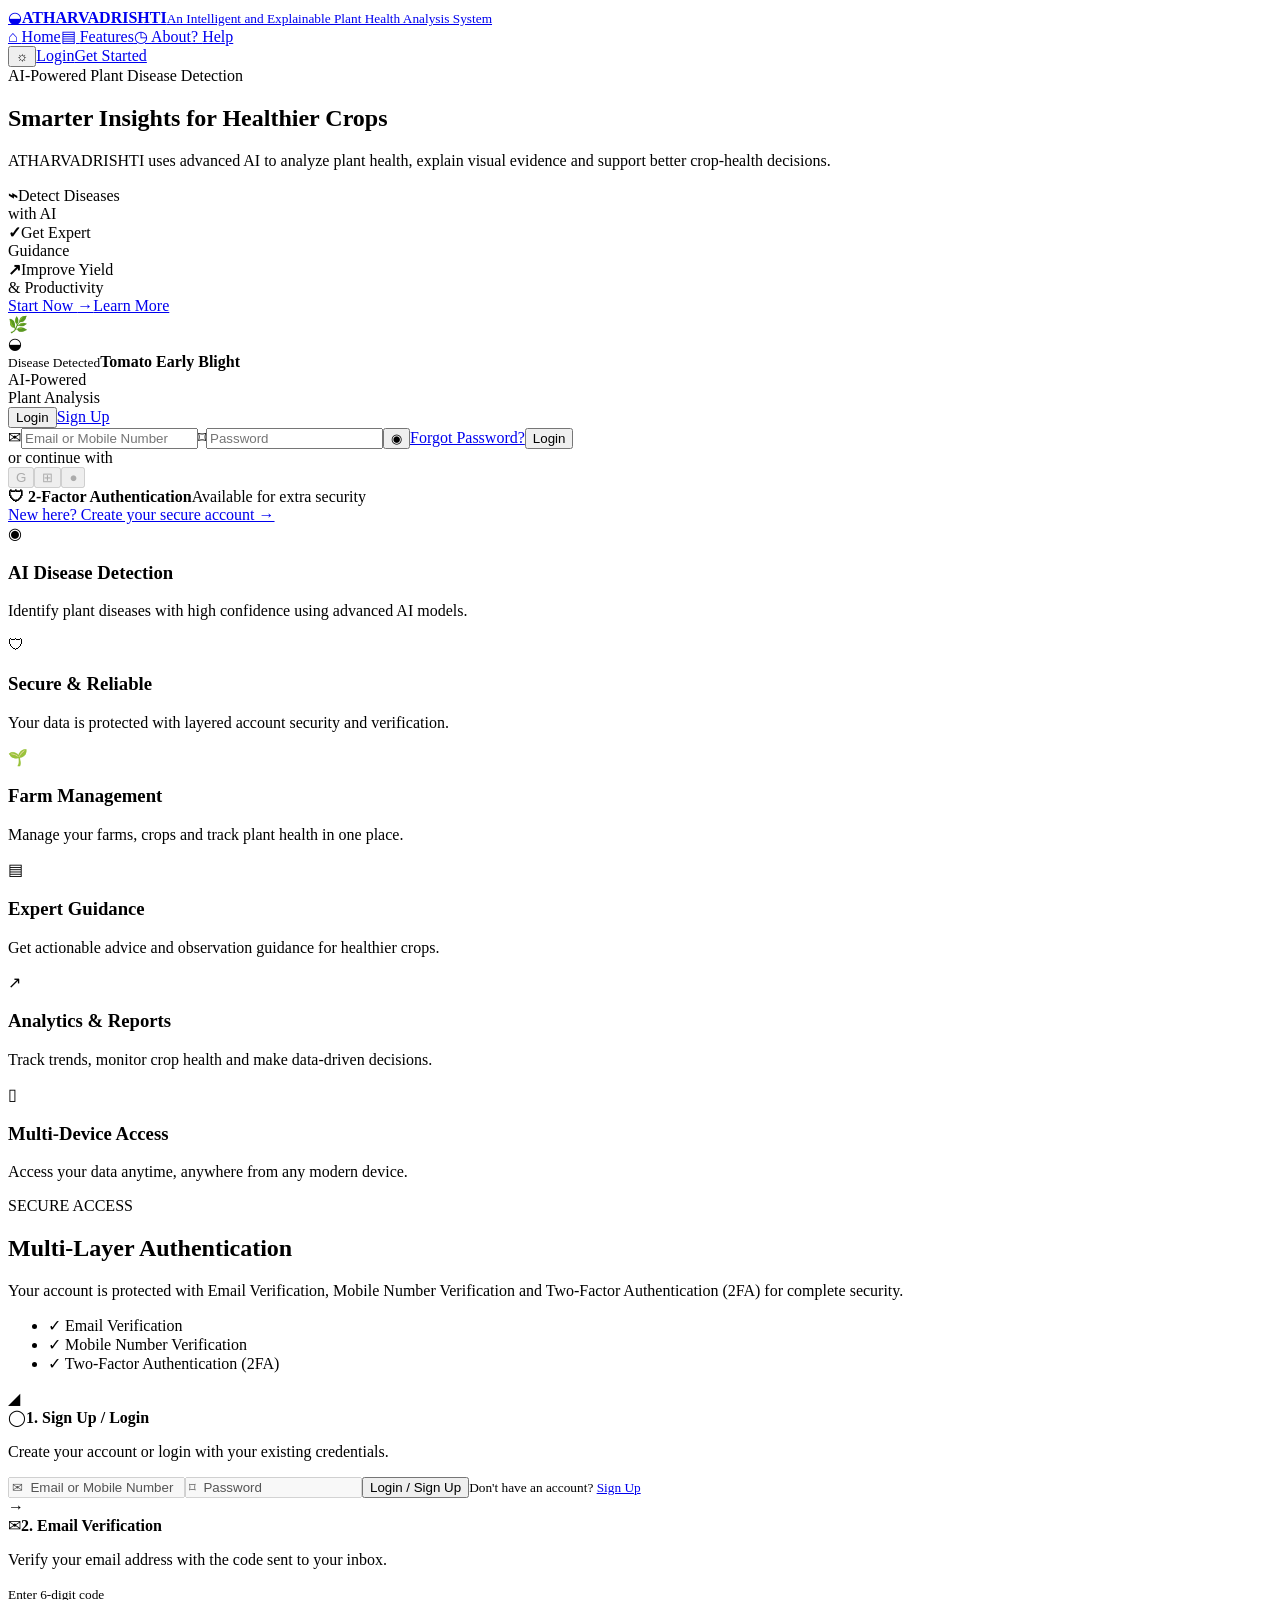
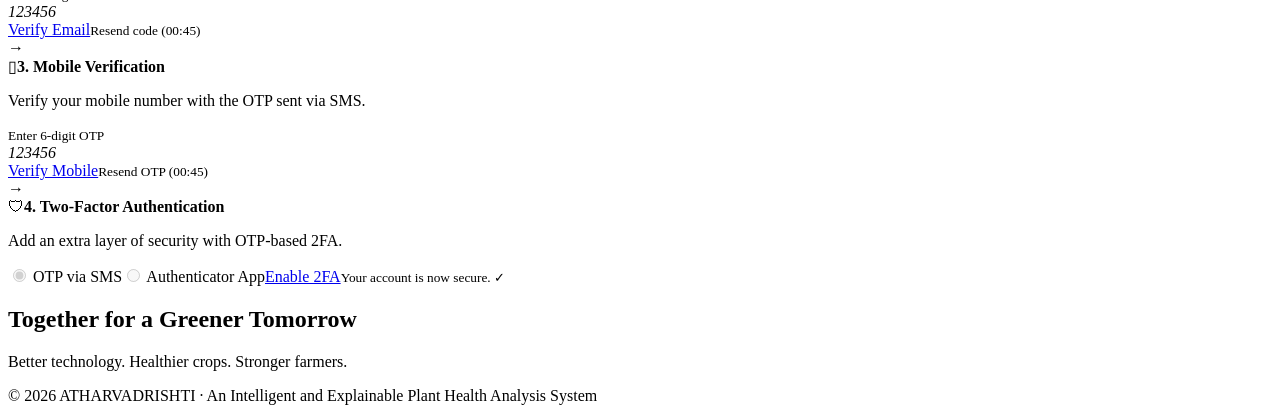
==== commit dece256d: "Update landing page branding to full ATHARVADRISHTI title" ====
--- a/templates/landing.html
+++ b/templates/landing.html
@@ -3,13 +3,13 @@
 <head>
     <meta charset="UTF-8">
     <meta name="viewport" content="width=device-width, initial-scale=1.0">
-    <meta name="description" content="ATHARVADRISHTI — AI-powered plant disease detection, crop intelligence and secure farmer workflows.">
-    <title>ATHARVADRISHTI | Smarter Insights for Healthier Crops</title>
+    <meta name="description" content="ATHARVADRISHTI — An Intelligent and Explainable Plant Health Analysis System.">
+    <title>ATHARVADRISHTI — An Intelligent and Explainable Plant Health Analysis System</title>
     <link rel="stylesheet" href="{{ url_for('static', filename='landing.css') }}">
 </head>
 <body>
 <header class="topbar">
-    <a class="brand" href="/landing"><span class="brand-leaf">◒</span><span><strong>ATHARVADRISHTI</strong><small>AI for Healthier Crops</small></span></a>
+    <a class="brand" href="/landing"><span class="brand-leaf">◒</span><span><strong>ATHARVADRISHTI</strong><small>An Intelligent and Explainable Plant Health Analysis System</small></span></a>
     <nav class="topnav" aria-label="Primary navigation"><a class="active" href="/landing">⌂ <span>Home</span></a><a href="#features">▤ <span>Features</span></a><a href="#about">◷ <span>About</span></a><a href="#help">? <span>Help</span></a></nav>
     <div class="top-actions"><button class="icon-btn" type="button" id="themeBtn" aria-label="Toggle theme">☼</button><a class="outline-btn" href="/login">Login</a><a class="solid-btn" href="/signup">Get Started</a></div>
 </header>
@@ -18,7 +18,7 @@
     <div class="hero-copy">
         <div class="hero-badge">AI-Powered Plant Disease Detection</div>
         <h1>Smarter Insights for <span>Healthier Crops</span></h1>
-        <p>ATHARVADRISHTI uses advanced AI to detect plant diseases, provide expert guidance and help farmers make better decisions for higher yield and healthier crops.</p>
+        <p>ATHARVADRISHTI uses advanced AI to analyze plant health, explain visual evidence and support better crop-health decisions.</p>
         <div class="hero-mini-features"><div><b>⌁</b><span>Detect Diseases<br>with AI</span></div><i></i><div><b>✓</b><span>Get Expert<br>Guidance</span></div><i></i><div><b>↗</b><span>Improve Yield<br>&amp; Productivity</span></div></div>
         <div class="hero-buttons"><a class="solid-btn big" href="/">Start Now <span>→</span></a><a class="outline-btn big" href="#features">Learn More</a></div>
     </div>
@@ -33,7 +33,7 @@
 <section class="feature-strip" id="features"><article><div class="feature-symbol">◉</div><h3>AI Disease Detection</h3><p>Identify plant diseases with high confidence using advanced AI models.</p></article><article><div class="feature-symbol">🛡</div><h3>Secure &amp; Reliable</h3><p>Your data is protected with layered account security and verification.</p></article><article><div class="feature-symbol">🌱</div><h3>Farm Management</h3><p>Manage your farms, crops and track plant health in one place.</p></article><article><div class="feature-symbol">▤</div><h3>Expert Guidance</h3><p>Get actionable advice and observation guidance for healthier crops.</p></article><article><div class="feature-symbol">↗</div><h3>Analytics &amp; Reports</h3><p>Track trends, monitor crop health and make data-driven decisions.</p></article><article><div class="feature-symbol">▯</div><h3>Multi-Device Access</h3><p>Access your data anytime, anywhere from any modern device.</p></article></section>
 <section class="secure-section" id="help"><div class="secure-copy"><div class="section-kicker">SECURE ACCESS</div><h2>Multi-Layer Authentication</h2><p>Your account is protected with Email Verification, Mobile Number Verification and Two-Factor Authentication (2FA) for complete security.</p><ul><li>✓ <span>Email Verification</span></li><li>✓ <span>Mobile Number Verification</span></li><li>✓ <span>Two-Factor Authentication (2FA)</span></li></ul><div class="soft-plant">◢</div></div><div class="auth-steps"><article class="auth-step"><div class="step-head"><span>◯</span><strong>1. Sign Up / Login</strong></div><p>Create your account or login with your existing credentials.</p><input disabled value="✉  Email or Mobile Number"><input disabled value="⌑  Password"><button class="step-btn" type="button">Login / Sign Up</button><small>Don't have an account? <a href="/signup">Sign Up</a></small></article><div class="arrow">→</div><article class="auth-step"><div class="step-head"><span>✉</span><strong>2. Email Verification</strong></div><p>Verify your email address with the code sent to your inbox.</p><small>Enter 6-digit code</small><div class="otp-boxes"><i>1</i><i>2</i><i>3</i><i>4</i><i>5</i><i>6</i></div><a class="step-btn" href="/verify">Verify Email</a><small>Resend code (00:45)</small></article><div class="arrow">→</div><article class="auth-step"><div class="step-head"><span>▯</span><strong>3. Mobile Verification</strong></div><p>Verify your mobile number with the OTP sent via SMS.</p><small>Enter 6-digit OTP</small><div class="otp-boxes"><i>1</i><i>2</i><i>3</i><i>4</i><i>5</i><i>6</i></div><a class="step-btn" href="/verify">Verify Mobile</a><small>Resend OTP (00:45)</small></article><div class="arrow">→</div><article class="auth-step"><div class="step-head"><span>🛡</span><strong>4. Two-Factor Authentication</strong></div><p>Add an extra layer of security with OTP-based 2FA.</p><label class="radio"><input type="radio" checked disabled> OTP via SMS</label><label class="radio"><input type="radio" disabled> Authenticator App</label><a class="step-btn" href="/two-factor">Enable 2FA</a><small>Your account is now secure. ✓</small></article></div></section>
 <section class="green-footer-banner"><h2>Together for a Greener Tomorrow</h2><p>Better technology. Healthier crops. Stronger farmers.</p></section>
-</main><footer class="site-footer">© 2026 ATHARVADRISHTI · Intelligent Plant Health Analysis</footer>
+</main><footer class="site-footer">© 2026 ATHARVADRISHTI · An Intelligent and Explainable Plant Health Analysis System</footer>
 <script>
 (function(){
     document.getElementById('themeBtn').addEventListener('click',()=>document.body.classList.toggle('dark-mode'));
